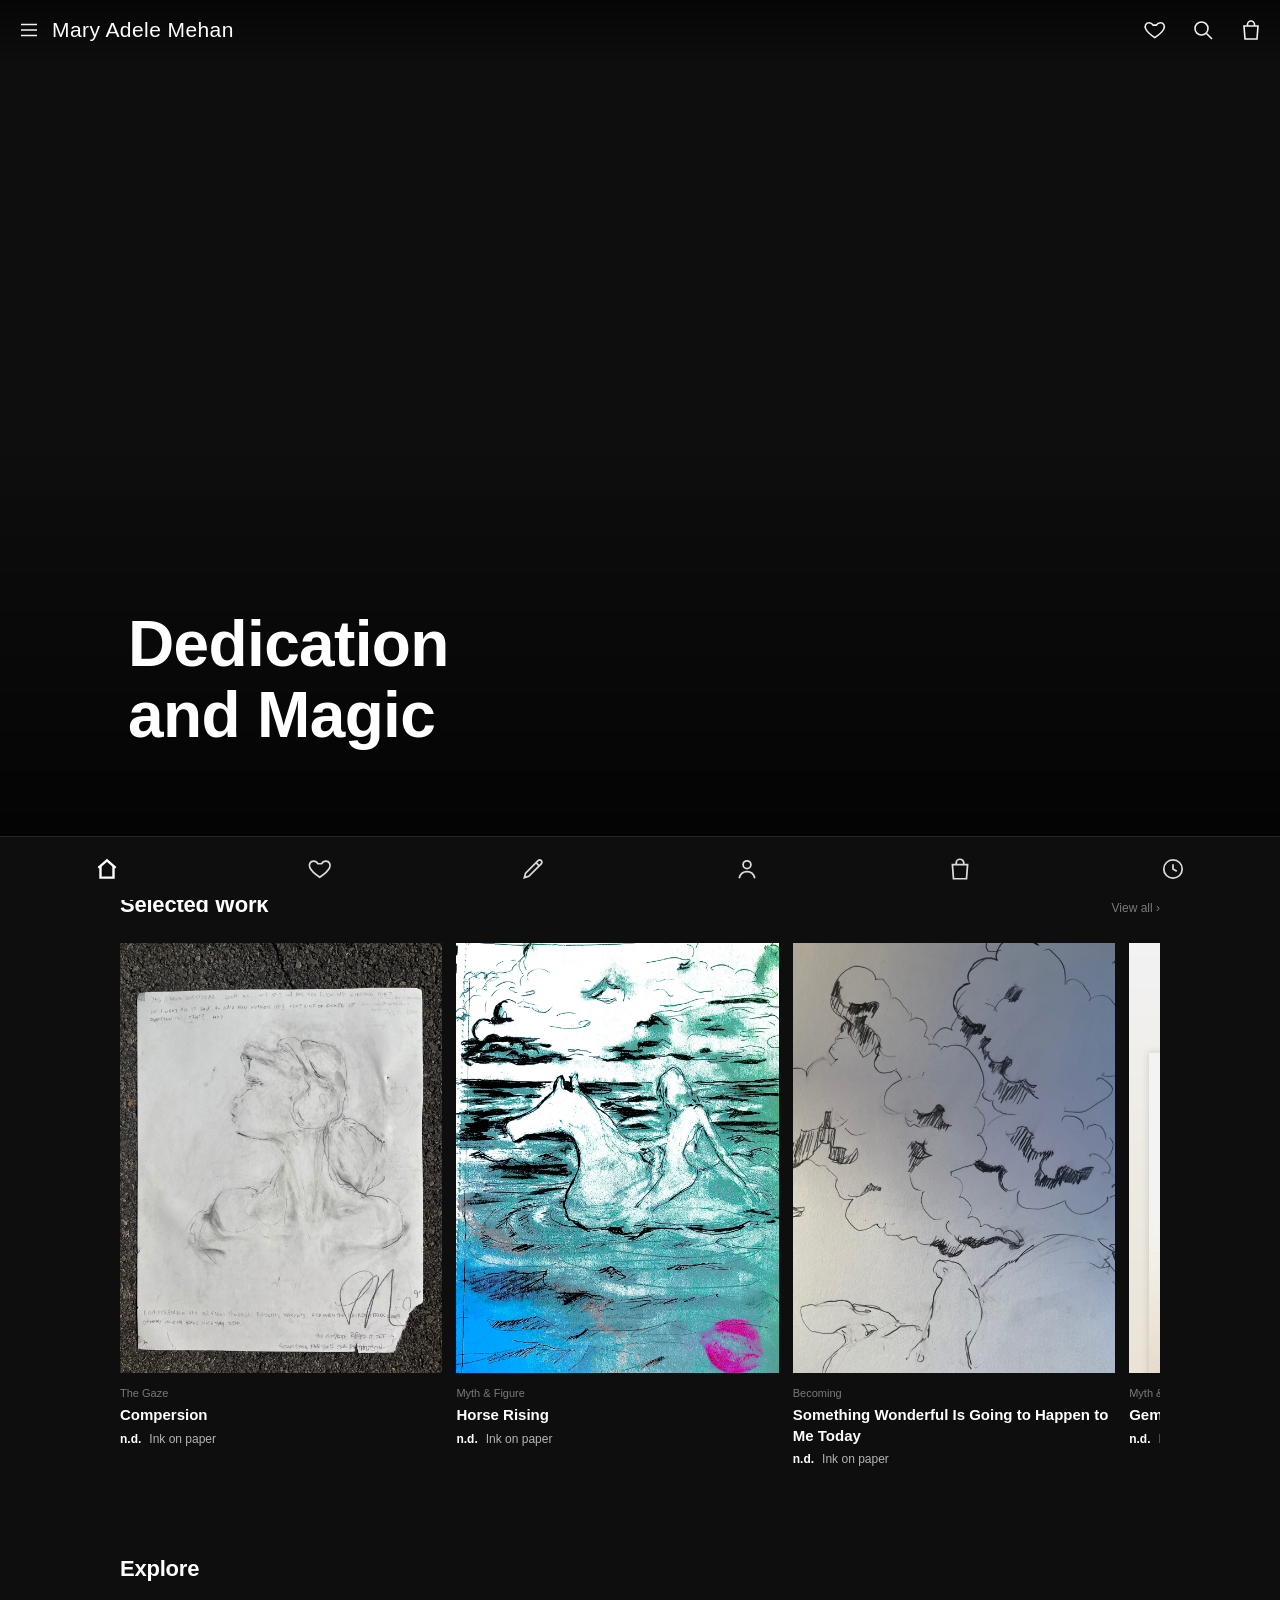
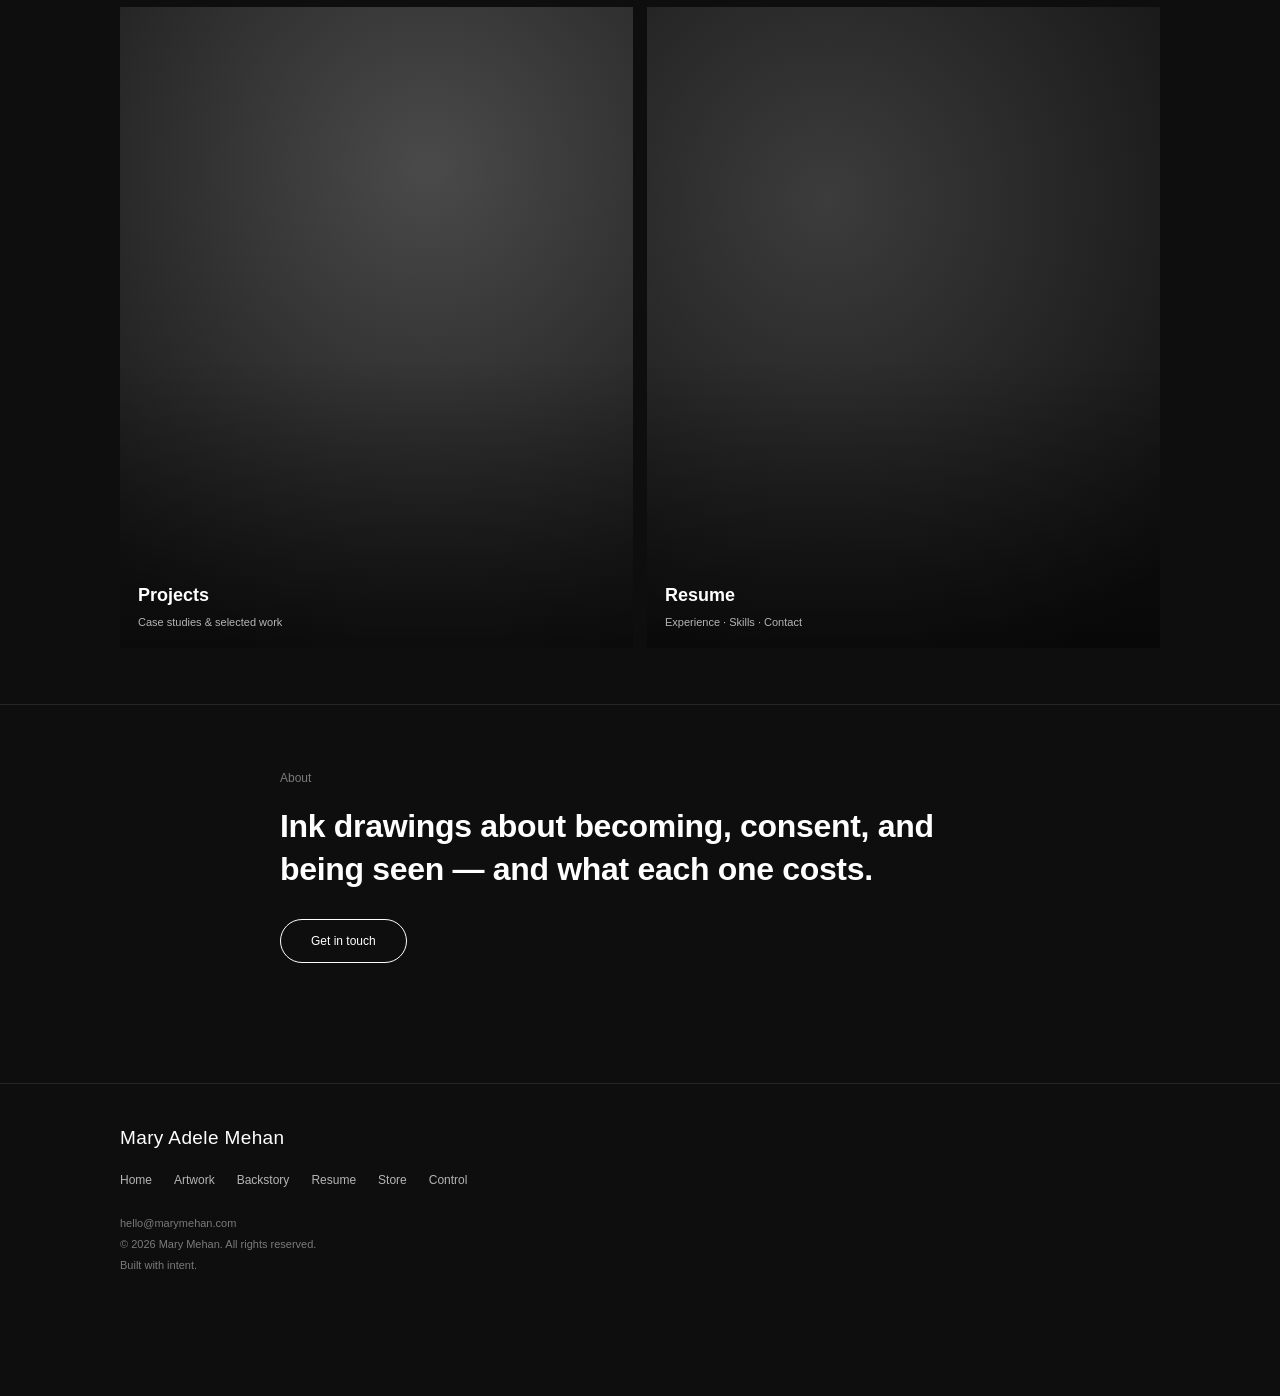
==== index.html @ 0a0d1360 "Store: match Featured to new All order Featured now starts Horse and Rider, Neptune in Her Twelfth, " ====
<!DOCTYPE html>
<html lang="en">
<head>
  <meta charset="UTF-8" />
  <meta name="viewport" content="width=device-width, initial-scale=1.0" />
  <meta name="theme-color" content="#0e0e0e" />
  <title>mary mehan — portfolio</title>
  <link rel="stylesheet" href="css/style.css" />
</head>
<body data-page="home">

  <!-- full-screen hero carousel (slides from data.js → home.hero) -->
  <section class="hero" aria-label="Featured">
    <div class="hero-track"></div>
    <div class="hero-progress"></div>
  </section>

  <!-- selected work row -->
  <section class="section">
    <div class="wrap">
      <div class="section-head">
        <h2 id="work-heading"></h2>
        <a class="more" id="work-more"></a>
      </div>
      <div class="scroll-row" id="home-row"></div>
    </div>
  </section>

  <!-- two-column tiles -->
  <section class="section">
    <div class="wrap">
      <div class="section-head">
        <h2 id="explore-heading"></h2>
      </div>
      <div class="grid-2" id="explore-tiles"></div>
    </div>
  </section>

  <!-- statement strip -->
  <section class="statement">
    <div class="wrap">
      <div class="kicker" id="statement-kicker"></div>
      <p id="statement-text"></p>
      <a class="cta" id="statement-cta"></a>
    </div>
  </section>

  <!-- filled from data.js by main.js -->
  <footer class="site-footer"></footer>

  <script src="js/main.js?v=20261028b"></script>
  <script>
    mmPage((data) => {
      const home = data.home;
      const $ = (id) => document.getElementById(id);
      document.title = home.title;

      renderHero(document.querySelector(".hero"), home.hero);
      initHero();

      const work = home.selectedWork;
      $("work-heading").textContent = work.heading;
      $("work-more").textContent = work.more.label;
      $("work-more").href = work.more.href;
      renderRow($("home-row"), data.projects.items.slice(0, work.count));

      $("explore-heading").textContent = home.explore.heading;
      home.explore.tiles.forEach((t) => {
        const a = document.createElement("a");
        a.className = "cat-tile";
        a.href = t.href;
        a.innerHTML = `<span class="tile-label"></span>`;
        const label = a.firstElementChild;
        label.append(t.label);
        const small = document.createElement("small");
        small.textContent = t.sub;
        label.appendChild(small);
        $("explore-tiles").appendChild(a);
      });

      const st = home.statement;
      $("statement-kicker").textContent = st.kicker;
      $("statement-text").textContent = st.text;
      $("statement-cta").textContent = st.cta.label;
      $("statement-cta").href = st.cta.href;
    });
  </script>
</body>
</html>
---- css/style.css ----
/* ==========================================================
   MARY MEHAN — portfolio
   Design language: dark app-like editorial (juun.j style)
   ========================================================== */

:root {
  --bg: #0e0e0e;
  --bg-raise: #161616;
  --text: #ffffff;
  --text-dim: #b5b5b5;
  --text-faint: #7a7a7a;
  --hairline: #262626;
  --font: "Helvetica Neue", Helvetica, Arial, "Segoe UI", sans-serif;
  --max: 1080px;
  --navbar-h: 64px;
  --topbar-h: 60px;
}

* { margin: 0; padding: 0; box-sizing: border-box; }

html { -webkit-text-size-adjust: 100%; }

body {
  font-family: var(--font);
  background: var(--bg);
  color: var(--text);
  font-size: 14px;
  line-height: 1.5;
  padding-bottom: var(--navbar-h);
}

a { color: inherit; text-decoration: none; }
button { font-family: inherit; cursor: pointer; background: none; border: none; color: inherit; }
img { max-width: 100%; display: block; }
svg { display: block; }

.wrap { max-width: var(--max); margin: 0 auto; padding: 0 20px; }

/* ---------- top bar ---------- */
.topbar {
  position: fixed;
  top: 0;
  left: 0;
  right: 0;
  z-index: 100;
  height: var(--topbar-h);
  display: flex;
  align-items: center;
  justify-content: space-between;
  padding: 0 16px;
  background: linear-gradient(to bottom, rgba(0, 0, 0, 0.55), rgba(0, 0, 0, 0));
  transition: background 0.3s ease;
}
.topbar.solid { background: rgba(14, 14, 14, 0.92); backdrop-filter: blur(8px); }
.topbar .left { display: flex; align-items: center; gap: 10px; }
.topbar .brand {
  font-size: 21px;
  font-weight: 500;
  letter-spacing: 0.02em;
  text-transform: none;
}
.topbar .right { display: flex; align-items: center; gap: 22px; }
.icon-btn {
  width: 26px;
  height: 26px;
  display: flex;
  align-items: center;
  justify-content: center;
  color: var(--text);
  opacity: 0.95;
}
.icon-btn:hover { opacity: 0.7; }
.icon-btn svg { width: 24px; height: 24px; stroke: currentColor; fill: none; stroke-width: 1.6; }

/* ---------- bottom nav ---------- */
.bottomnav {
  position: fixed;
  left: 0;
  right: 0;
  bottom: 0;
  z-index: 100;
  height: var(--navbar-h);
  background: var(--bg);
  border-top: 1px solid var(--hairline);
  display: flex;
  align-items: center;
  justify-content: space-around;
  padding-bottom: env(safe-area-inset-bottom);
}
.bottomnav a, .bottomnav button {
  flex: 1;
  height: 100%;
  display: flex;
  align-items: center;
  justify-content: center;
  color: var(--text);
  opacity: 0.85;
}
.bottomnav svg { width: 26px; height: 26px; stroke: currentColor; fill: none; stroke-width: 1.6; }
.bottomnav .active { opacity: 1; }
.bottomnav .active svg { stroke-width: 2.2; }
.bottomnav a:hover, .bottomnav button:hover { opacity: 1; }

/* ---------- overlay menu ---------- */
.menu-overlay {
  position: fixed;
  inset: 0;
  z-index: 200;
  background: rgba(10, 10, 10, 0.97);
  display: flex;
  flex-direction: column;
  justify-content: center;
  padding: 0 28px;
  opacity: 0;
  pointer-events: none;
  transition: opacity 0.3s ease;
}
.menu-overlay.open { opacity: 1; pointer-events: auto; }
.menu-overlay .menu-close {
  position: absolute;
  top: 16px;
  right: 16px;
  font-size: 28px;
  font-weight: 300;
  padding: 8px;
}
.menu-overlay nav a {
  display: block;
  font-size: clamp(34px, 8vw, 54px);
  font-weight: 700;
  line-height: 1.35;
  color: var(--text-faint);
  transition: color 0.2s ease;
}
.menu-overlay nav a:hover, .menu-overlay nav a.active { color: var(--text); }
.menu-overlay .menu-foot {
  position: absolute;
  bottom: calc(var(--navbar-h) + 24px);
  left: 28px;
  font-size: 12px;
  color: var(--text-faint);
  letter-spacing: 0.04em;
}

/* ---------- hero carousel ---------- */
.hero {
  position: relative;
  overflow: hidden;
  height: calc(100dvh - var(--navbar-h));
  background: var(--bg);
}
.hero-track {
  display: flex;
  height: 100%;
  transition: transform 0.7s cubic-bezier(0.22, 1, 0.36, 1);
}
.hero-slide {
  flex: 0 0 100%;
  position: relative;
  display: flex;
  align-items: flex-end;
}
.hero-slide .slide-art { position: absolute; inset: 0; }
.hero-slide .slide-caption {
  position: relative;
  z-index: 2;
  padding: 0 28px 84px;
  max-width: var(--max);
  width: 100%;
  margin: 0 auto;
}
.slide-title {
  font-size: clamp(38px, 8vw, 64px);
  font-weight: 700;
  line-height: 1.12;
  letter-spacing: -0.01em;
}
.slide-sub {
  margin-top: 18px;
  font-size: 15px;
  font-weight: 400;
  line-height: 1.6;
  color: var(--text-dim);
  max-width: 34ch;
}

/* prev / next arrows */
.hero-arrow {
  position: absolute;
  top: 50%;
  transform: translateY(-50%);
  z-index: 4;
  width: 46px;
  height: 46px;
  display: flex;
  align-items: center;
  justify-content: center;
  color: var(--text);
  opacity: 0.75;
}
.hero-arrow svg {
  width: 30px;
  height: 30px;
  stroke: currentColor;
  fill: none;
  stroke-width: 1.6;
}
.hero-arrow:hover { opacity: 1; }
.hero-arrow.prev { left: 8px; }
.hero-arrow.next { right: 8px; }
.hero-arrow.next svg { transform: scaleX(-1); }

/* slide indicator — thin bars, bottom center */
.hero-progress {
  position: absolute;
  left: 50%;
  bottom: 34px;
  transform: translateX(-50%);
  z-index: 3;
  display: flex;
  gap: 6px;
}
.hero-progress button {
  width: 56px;
  height: 2px;
  padding: 10px 0;
  background: none;
  position: relative;
}
.hero-progress button::after {
  content: "";
  position: absolute;
  left: 0;
  right: 0;
  top: 50%;
  height: 2px;
  margin-top: -1px;
  background: rgba(255, 255, 255, 0.28);
}
.hero-progress button.on::after { background: #ffffff; }

/* photographic slide art */
.art-photo {
  background-size: cover;
  background-position: center 22%;
  background-repeat: no-repeat;
  filter: grayscale(1) brightness(0.78);
}
.art-photo.dim { filter: grayscale(1) brightness(0.6); }
@media (min-width: 900px) {
  /* portrait image on a wide screen: keep the subject right of the caption */
  .art-photo { background-position: 72% 20%; }
}

/* cutout portrait composited onto a dark studio backdrop */
.art-portrait {
  background-image:
    url("../img/hero-2.png"),
    radial-gradient(120% 90% at 50% 20%, #4e4e4e 0%, #262626 45%, #0d0d0d 100%);
  background-size: auto 88%, cover;
  background-position: center bottom, center;
  background-repeat: no-repeat;
  filter: grayscale(1);
}
@media (min-width: 900px) {
  /* keep the subject right of the caption on wide screens */
  .art-portrait {
    background-position: 68% bottom, center;
    background-size: auto 94%, cover;
  }
}

/* crouching-figure cutout on a dark studio backdrop */
.art-figure {
  background-image:
    url("../img/hero-3.png"),
    radial-gradient(130% 100% at 60% 30%, #5a5a5a 0%, #2a2a2a 50%, #0d0d0d 100%);
  background-size: auto 78%, cover;
  background-position: right -40px top 42%, center;
  background-repeat: no-repeat;
  filter: grayscale(1);
}
@media (min-width: 900px) {
  .art-figure {
    background-position: right -40px top 45%, center;
    background-size: auto 84%, cover;
  }
}

/* studio-backdrop slide art — monochrome photo feel */
.art-1 {
  background:
    radial-gradient(120% 90% at 60% 30%, #6a6a6a 0%, #3c3c3c 45%, #191919 100%);
}
.art-2 {
  background:
    radial-gradient(130% 100% at 35% 25%, #575757 0%, #303030 50%, #121212 100%);
}
.art-3 {
  background:
    radial-gradient(110% 95% at 70% 40%, #7c7c7c 0%, #424242 40%, #151515 100%);
}
.slide-art::before {
  content: "";
  position: absolute;
  inset: 0;
  background: linear-gradient(to top, rgba(0, 0, 0, 0.72) 0%, rgba(0, 0, 0, 0) 48%);
}
.slide-art::after {
  content: attr(data-mark);
  position: absolute;
  right: 2%;
  top: 46%;
  transform: translateY(-50%);
  font-size: clamp(140px, 38vw, 420px);
  font-weight: 700;
  letter-spacing: -0.05em;
  line-height: 1;
  color: rgba(255, 255, 255, 0.05);
}

/* ---------- page hero (subpages) ---------- */
.page-hero {
  padding: calc(var(--topbar-h) + 46px) 0 34px;
  border-bottom: 1px solid var(--hairline);
}
.page-hero h1 {
  font-size: clamp(34px, 7vw, 52px);
  font-weight: 700;
  line-height: 1.1;
  letter-spacing: -0.01em;
}
.page-hero p {
  margin-top: 12px;
  font-size: 14px;
  color: var(--text-dim);
}

/* ---------- sections ---------- */
.section { padding: 52px 0 8px; }
.section-head {
  display: flex;
  align-items: baseline;
  justify-content: space-between;
  margin-bottom: 22px;
}
.section-head h2 {
  font-size: 22px;
  font-weight: 700;
  letter-spacing: -0.01em;
}
.section-head .more {
  font-size: 12px;
  color: var(--text-faint);
}
.section-head .more::after { content: " \203A"; }

/* ---------- horizontal scroll row ---------- */
.scroll-row {
  display: flex;
  gap: 14px;
  overflow-x: auto;
  padding-bottom: 24px;
  scroll-snap-type: x mandatory;
  scrollbar-width: none;
}
.scroll-row::-webkit-scrollbar { display: none; }
.scroll-row .card { flex: 0 0 68%; scroll-snap-align: start; }
@media (min-width: 720px) {
  .scroll-row .card { flex: 0 0 31%; }
}

/* ---------- cards ---------- */
.card { display: block; }
.card .thumb {
  aspect-ratio: 3 / 4;
  position: relative;
  overflow: hidden;
  margin-bottom: 12px;
  background: var(--bg-raise);
}
.card .thumb::after {
  content: attr(data-num);
  position: absolute;
  right: 10px;
  bottom: 4px;
  font-size: 68px;
  font-weight: 700;
  color: rgba(255, 255, 255, 0.07);
  line-height: 1;
}
.card:hover .thumb { opacity: 0.85; }
.card .cat {
  font-size: 11px;
  color: var(--text-faint);
  margin-bottom: 4px;
}
.card .name {
  font-size: 15px;
  font-weight: 700;
  line-height: 1.35;
}
.card .meta {
  margin-top: 4px;
  font-size: 12px;
  color: var(--text-dim);
}
.card .meta .tag { color: var(--text); font-weight: 700; margin-right: 8px; }

/* thumb tone variants — studio grays */
.t-1 { background: radial-gradient(110% 90% at 60% 30%, #555, #1d1d1d) !important; }
.t-2 { background: radial-gradient(120% 100% at 30% 25%, #484848, #171717) !important; }
.t-3 { background: radial-gradient(100% 90% at 70% 45%, #616161, #202020) !important; }
.t-4 { background: radial-gradient(120% 95% at 45% 20%, #3e3e3e, #141414) !important; }
.t-dark { background: radial-gradient(120% 100% at 50% 30%, #2c2c2c, #0c0c0c) !important; }

/* ---------- two-column tiles ---------- */
.grid-2 {
  display: grid;
  grid-template-columns: 1fr 1fr;
  gap: 14px;
}
.cat-tile {
  position: relative;
  aspect-ratio: 4 / 5;
  display: flex;
  align-items: flex-end;
  overflow: hidden;
}
.cat-tile .tile-label {
  position: relative;
  z-index: 2;
  padding: 18px;
  font-size: 18px;
  font-weight: 700;
}
.cat-tile .tile-label small {
  display: block;
  font-size: 11px;
  font-weight: 400;
  color: var(--text-dim);
  margin-top: 5px;
}
.cat-tile::before {
  content: "";
  position: absolute;
  inset: 0;
  background: radial-gradient(120% 100% at 60% 25%, #4a4a4a 0%, #161616 80%);
  transition: transform 0.5s ease;
}
.cat-tile:nth-child(even)::before {
  background: radial-gradient(120% 100% at 35% 30%, #3c3c3c 0%, #101010 80%);
}
.cat-tile::after {
  content: "";
  position: absolute;
  inset: 0;
  background: linear-gradient(to top, rgba(0, 0, 0, 0.5), transparent 45%);
}
.cat-tile:hover::before { transform: scale(1.05); }

/* ---------- projects grid ---------- */
.grid-products {
  display: grid;
  grid-template-columns: 1fr 1fr;
  gap: 30px 14px;
  padding: 8px 0 48px;
}
@media (min-width: 720px) {
  .grid-products { grid-template-columns: repeat(3, 1fr); }
}

/* filter chips */
.chips {
  display: flex;
  gap: 8px;
  overflow-x: auto;
  padding: 20px 0 8px;
  scrollbar-width: none;
}
.chips::-webkit-scrollbar { display: none; }
.chip {
  border: 1px solid var(--hairline);
  padding: 8px 16px;
  font-size: 12px;
  white-space: nowrap;
  color: var(--text-dim);
  border-radius: 999px;
}
.chip.on {
  background: var(--text);
  border-color: var(--text);
  color: #000;
  font-weight: 700;
}

/* ---------- statement strip ---------- */
.statement {
  border-top: 1px solid var(--hairline);
  padding: 64px 0;
  margin-top: 48px;
}
.statement .wrap { max-width: 760px; }
.statement .kicker {
  font-size: 12px;
  color: var(--text-faint);
  margin-bottom: 18px;
}
.statement p {
  font-size: clamp(22px, 4.4vw, 32px);
  font-weight: 700;
  line-height: 1.35;
  letter-spacing: -0.01em;
}
.statement .cta {
  display: inline-block;
  margin-top: 28px;
  border: 1px solid var(--text);
  padding: 12px 30px;
  font-size: 12px;
  border-radius: 999px;
}
.statement .cta:hover { background: var(--text); color: #000; }

/* ---------- resume ---------- */
.resume { padding-bottom: 48px; }
.resume-block { border-bottom: 1px solid var(--hairline); padding: 34px 0; }
.resume-block h3 {
  font-size: 12px;
  font-weight: 400;
  color: var(--text-faint);
  letter-spacing: 0.08em;
  text-transform: uppercase;
  margin-bottom: 22px;
}
.resume-item {
  display: grid;
  grid-template-columns: 96px 1fr;
  gap: 18px;
  padding: 10px 0;
}
.resume-item .when {
  font-size: 12px;
  color: var(--text-faint);
  padding-top: 4px;
}
.resume-item .what strong {
  display: block;
  font-size: 16px;
  font-weight: 700;
}
.resume-item .what em {
  display: block;
  font-style: normal;
  font-size: 13px;
  color: var(--text-dim);
  margin: 3px 0 8px;
}
.resume-item .what p { font-size: 13px; color: var(--text-dim); max-width: 62ch; }
.skill-tags { display: flex; flex-wrap: wrap; gap: 8px; }
.skill-tags span {
  border: 1px solid var(--hairline);
  padding: 8px 14px;
  font-size: 12px;
  color: var(--text-dim);
  border-radius: 999px;
}
.resume-actions { padding: 34px 0; display: flex; gap: 10px; }

/* ---------- backstory ---------- */
.backstory-body { max-width: 700px; padding: 8px 0 64px; }
.backstory-body p { font-size: 18px; line-height: 1.75; margin: 0 0 1.4em; color: var(--text); }
.backstory-body p:first-child {
  font-size: clamp(22px, 4.4vw, 30px);
  font-weight: 700;
  line-height: 1.35;
  letter-spacing: -0.01em;
}
.btn {
  display: inline-block;
  border: 1px solid var(--text);
  background: var(--text);
  color: #000;
  padding: 13px 30px;
  font-size: 12px;
  font-weight: 700;
  border-radius: 999px;
}
.btn.ghost { background: transparent; color: var(--text); font-weight: 400; }
.btn:hover { opacity: 0.85; }

/* ---------- control panel ---------- */
.control { padding-bottom: 64px; }
.panel {
  border: 1px solid var(--hairline);
  background: var(--bg-raise);
  margin-top: 20px;
  border-radius: 4px;
}
.panel-head {
  border-bottom: 1px solid var(--hairline);
  padding: 16px 18px;
  font-size: 13px;
  font-weight: 700;
  display: flex;
  justify-content: space-between;
  align-items: center;
}
.panel-body { padding: 18px; }
.field { margin-bottom: 18px; }
.field label {
  display: block;
  font-size: 11px;
  color: var(--text-faint);
  letter-spacing: 0.06em;
  text-transform: uppercase;
  margin-bottom: 8px;
}
.field input, .field textarea, .field select {
  width: 100%;
  border: 1px solid var(--hairline);
  background: var(--bg);
  color: var(--text);
  padding: 11px 13px;
  font-family: var(--font);
  font-size: 14px;
  border-radius: 4px;
}
.field input:focus, .field textarea:focus, .field select:focus {
  outline: none;
  border-color: var(--text-dim);
}
.ctl-list { list-style: none; }
.ctl-list li {
  display: flex;
  justify-content: space-between;
  align-items: center;
  gap: 12px;
  padding: 13px 0;
  border-bottom: 1px solid var(--hairline);
}
.ctl-list li:last-child { border-bottom: none; }
.ctl-list .li-name { font-size: 14px; font-weight: 700; }
.ctl-list .li-meta { font-size: 12px; color: var(--text-faint); }
.ctl-list button {
  border: 1px solid var(--hairline);
  padding: 7px 14px;
  font-size: 11px;
  color: var(--text-dim);
  border-radius: 999px;
}
.ctl-list button:hover { border-color: #ff5a5a; color: #ff5a5a; }
.notice { margin-top: 14px; font-size: 12px; color: var(--text-faint); }
.notice.ok { color: var(--text); }

/* ---------- footer ---------- */
.site-footer {
  border-top: 1px solid var(--hairline);
  margin-top: 56px;
  padding: 40px 0 56px;
}
.foot-brand {
  font-size: 19px;
  font-weight: 500;
  text-transform: none;
  letter-spacing: 0.02em;
  margin-bottom: 18px;
}
.foot-links {
  display: flex;
  flex-wrap: wrap;
  gap: 8px 22px;
  font-size: 12px;
  color: var(--text-dim);
  margin-bottom: 24px;
}
.foot-fine {
  font-size: 11px;
  line-height: 1.9;
  color: var(--text-faint);
}

/* ---------- content failed to load (see mmContentError in main.js) ---------- */
body.content-failed > :not(.topbar):not(.bottomnav):not(.menu-overlay):not(.site-footer):not(.load-error) {
  display: none !important;
}
.load-error { padding: calc(var(--topbar-h) + 46px) 0 34px; border-bottom: 1px solid var(--hairline); }
.load-error h1 {
  font-size: clamp(34px, 7vw, 52px);
  font-weight: 700;
  line-height: 1.1;
  letter-spacing: -0.01em;
}
.load-error p { margin: 12px 0 26px; color: var(--text-dim); max-width: 46ch; }
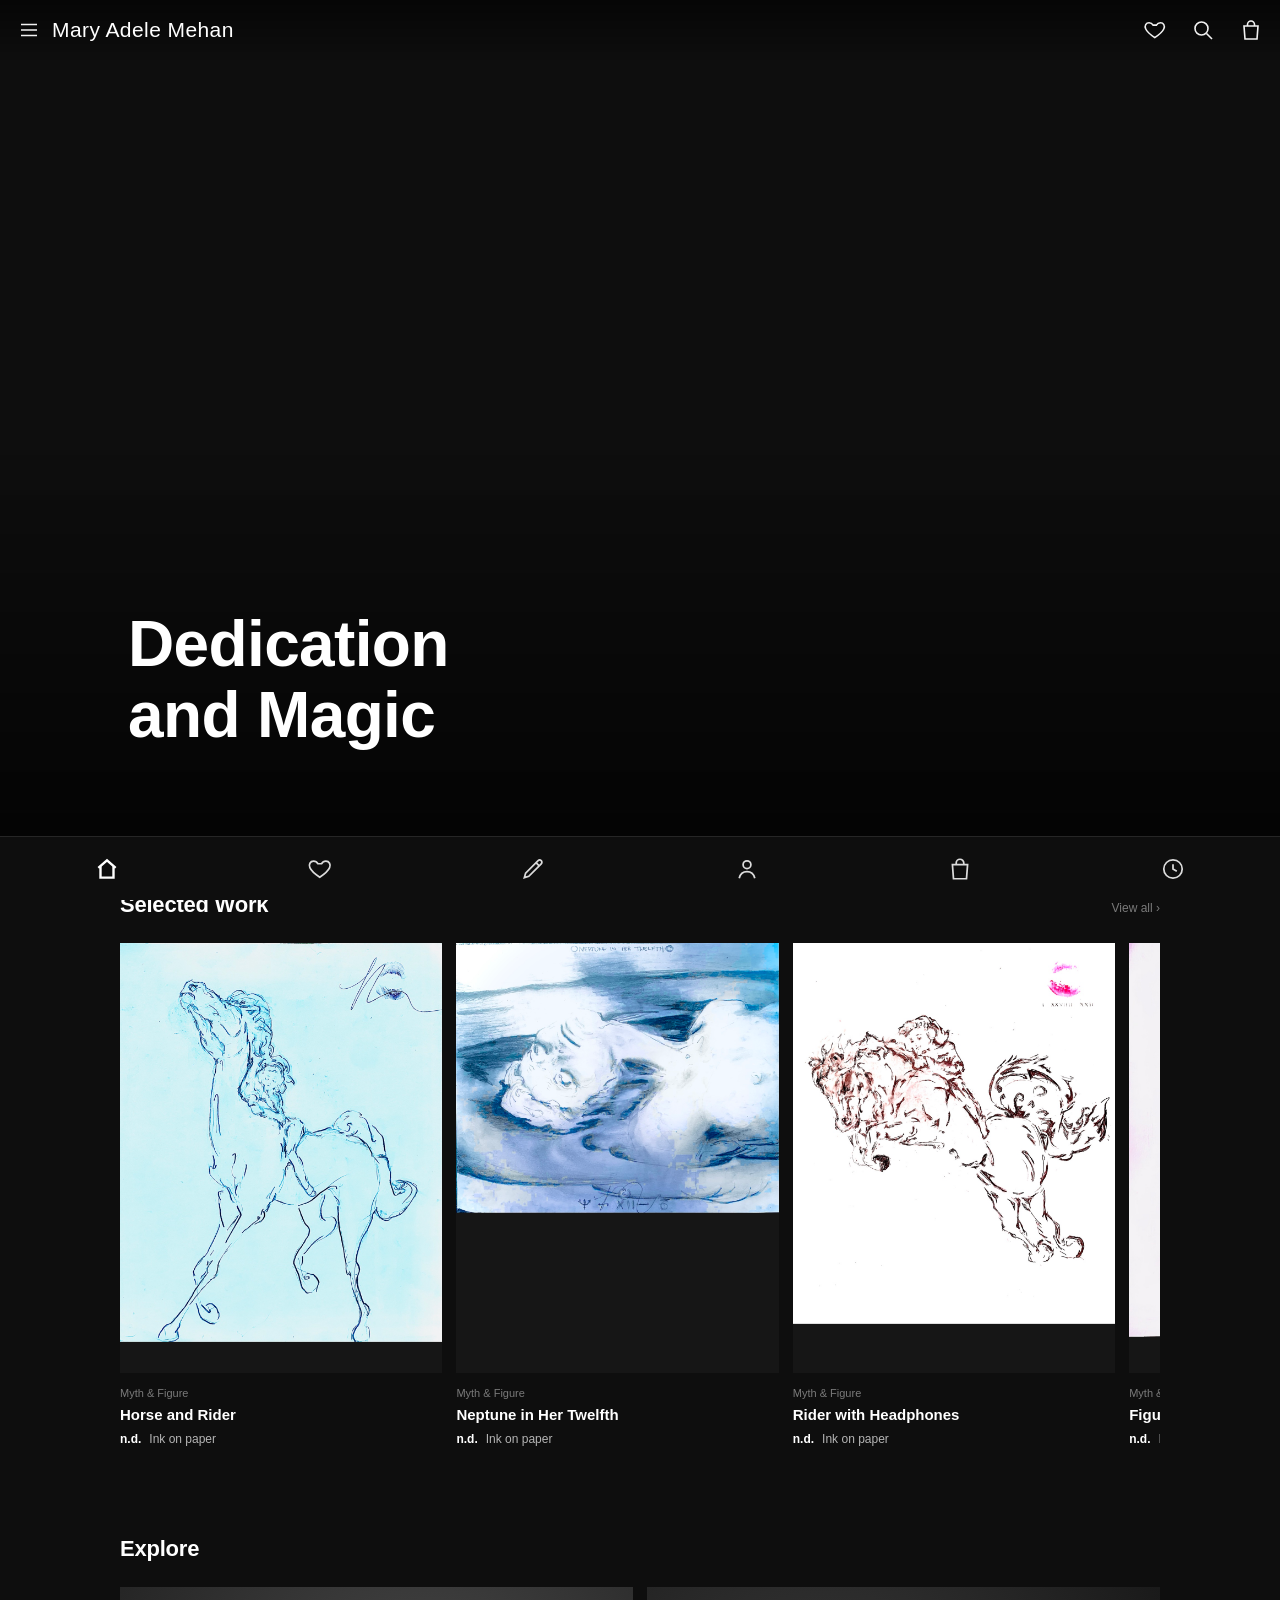
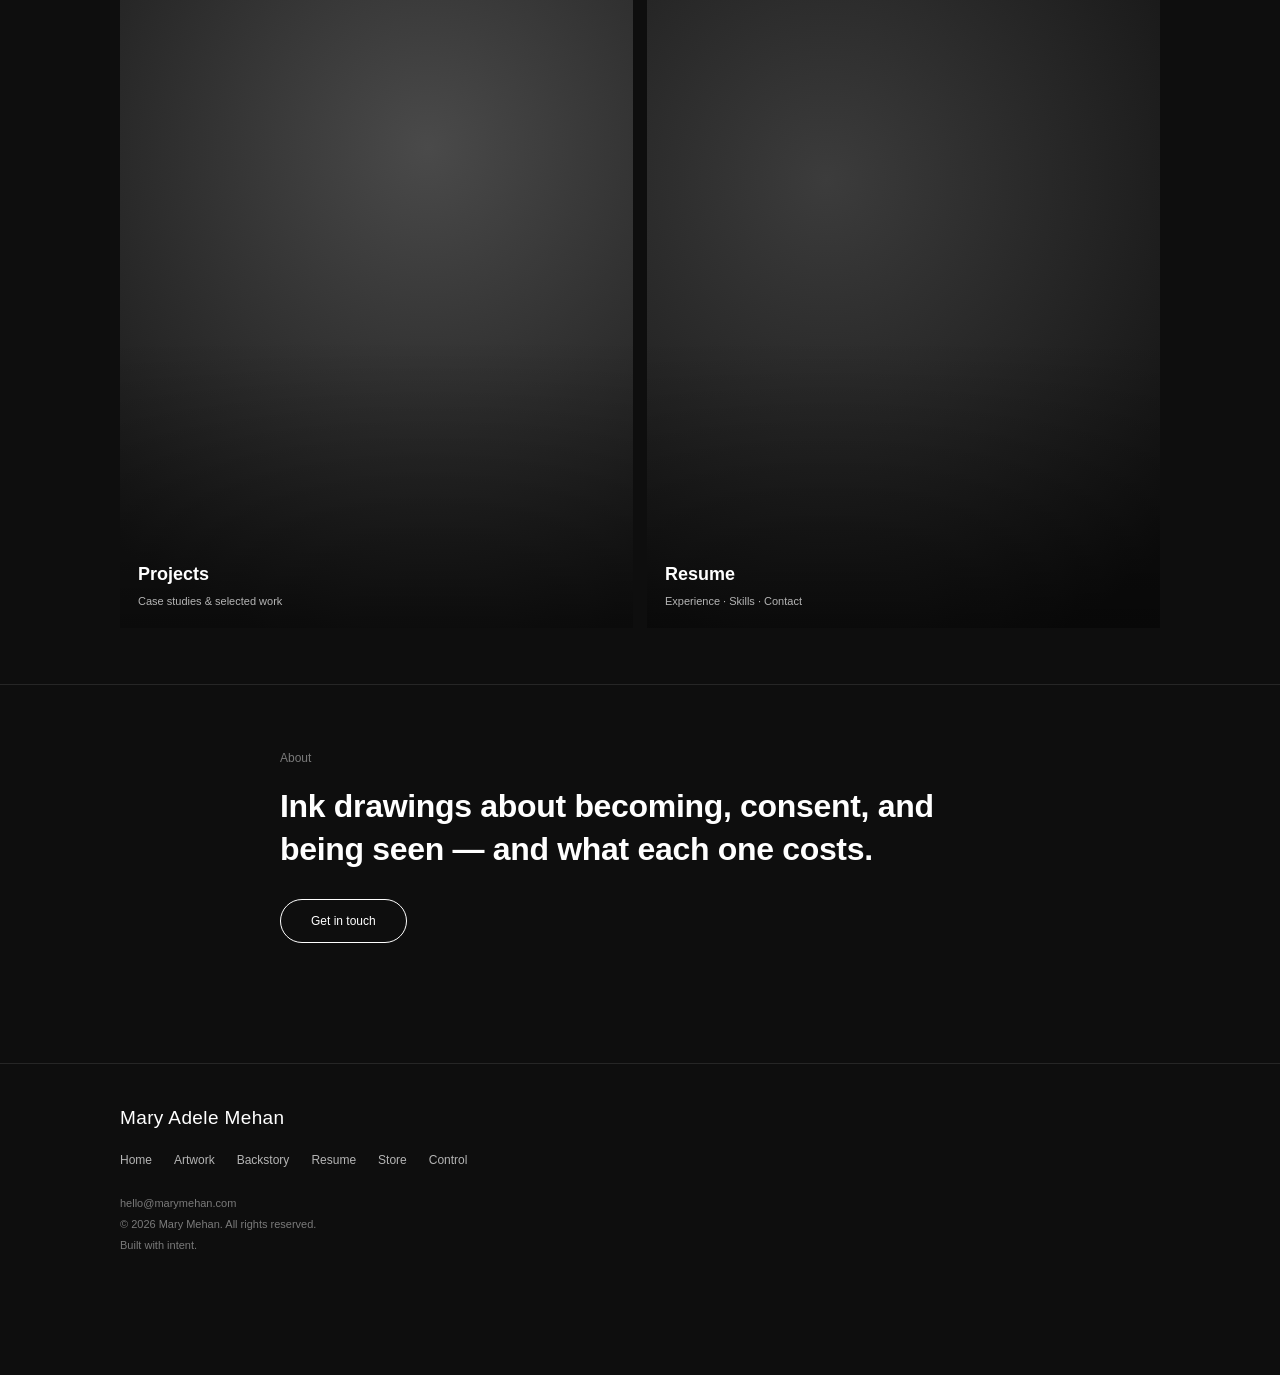
==== commit b68b7b62: "Home: match Selected Work and Artwork to new All order Projects now follow the store All order, with" ====
--- a/index.html
+++ b/index.html
@@ -48,7 +48,7 @@
   <!-- filled from data.js by main.js -->
   <footer class="site-footer"></footer>
 
-  <script src="js/main.js?v=20261028b"></script>
+  <script src="js/main.js?v=20261028c"></script>
   <script>
     mmPage((data) => {
       const home = data.home;
